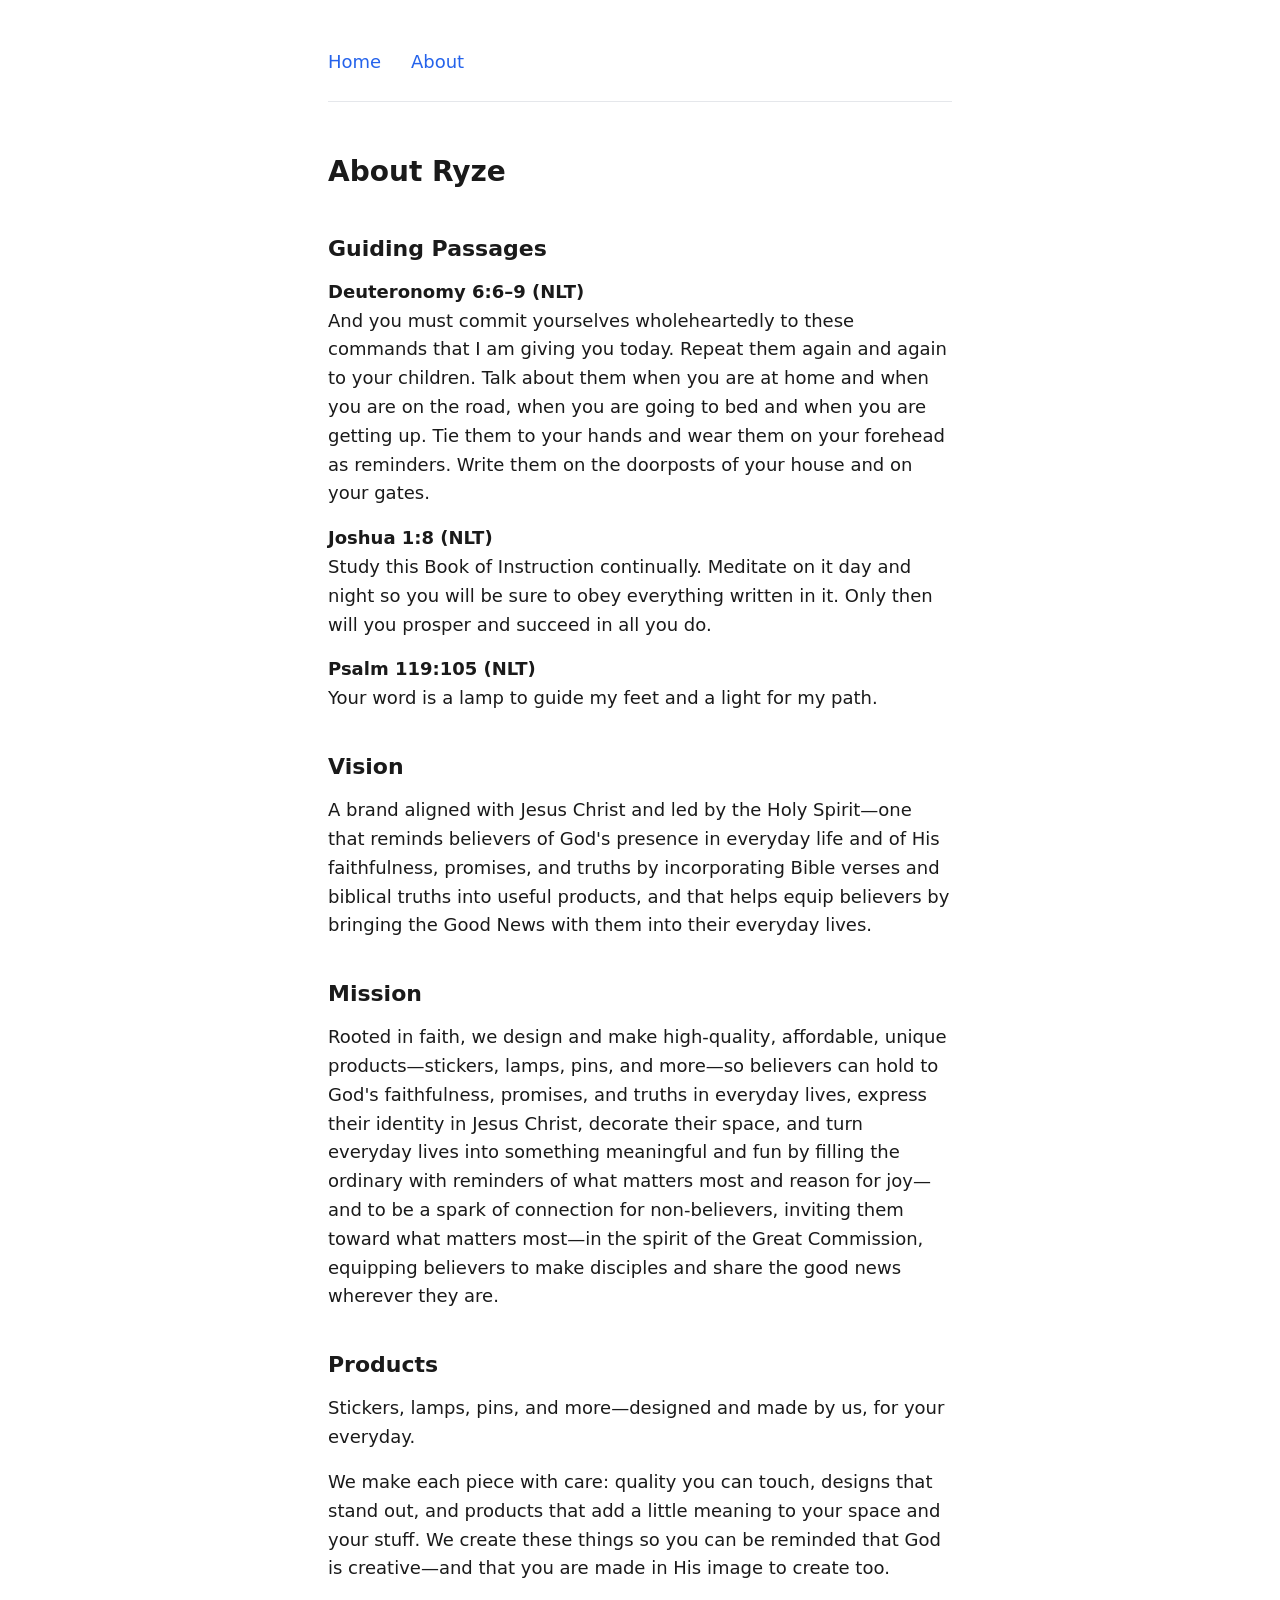
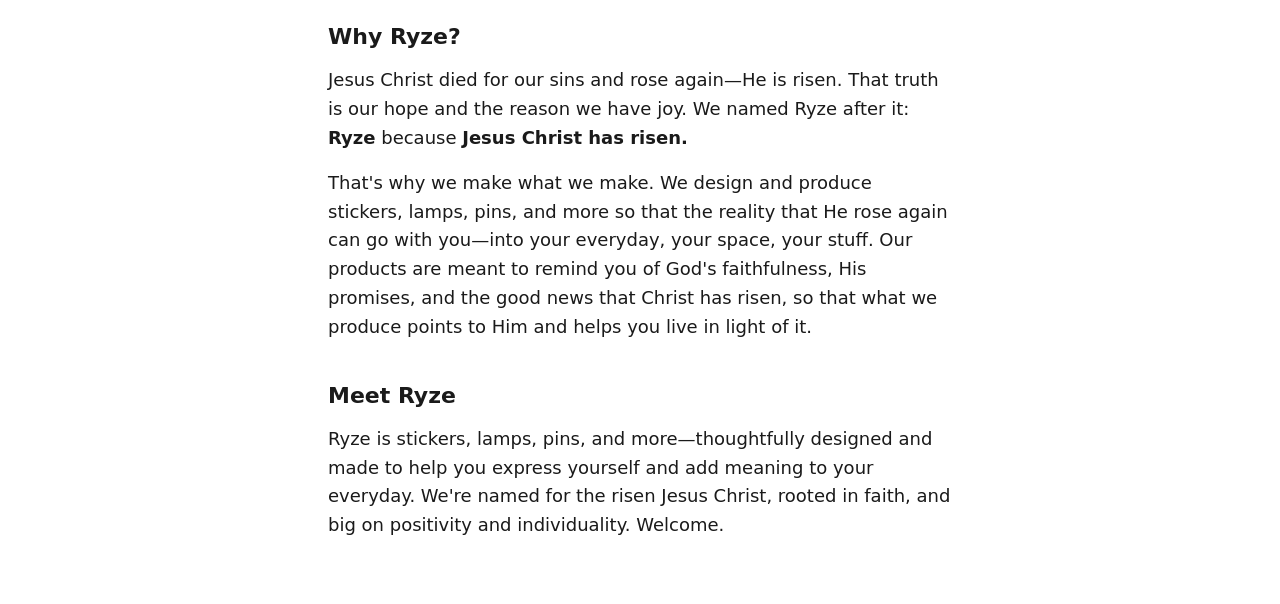
==== about.html @ 15b4d47d "Added basic site" ====
<!DOCTYPE html>
<html lang="en">
<head>
  <meta charset="UTF-8">
  <meta name="viewport" content="width=device-width, initial-scale=1.0">
  <title>About — Ryze</title>
  <link rel="stylesheet" href="styles.css">
</head>
<body>
  <main>
    <nav>
      <a href="/">Home</a>
      <a href="/about">About</a>
    </nav>

    <h1>About Ryze</h1>

    <h2>Guiding Passages</h2>

    <p><strong>Deuteronomy 6:6–9 (NLT)</strong><br>
    And you must commit yourselves wholeheartedly to these commands that I am giving you today. Repeat them again and again to your children. Talk about them when you are at home and when you are on the road, when you are going to bed and when you are getting up. Tie them to your hands and wear them on your forehead as reminders. Write them on the doorposts of your house and on your gates.</p>

    <p><strong>Joshua 1:8 (NLT)</strong><br>
    Study this Book of Instruction continually. Meditate on it day and night so you will be sure to obey everything written in it. Only then will you prosper and succeed in all you do.</p>

    <p><strong>Psalm 119:105 (NLT)</strong><br>
    Your word is a lamp to guide my feet and a light for my path.</p>

    <h2>Vision</h2>
    <p>A brand aligned with Jesus Christ and led by the Holy Spirit—one that reminds believers of God's presence in everyday life and of His faithfulness, promises, and truths by incorporating Bible verses and biblical truths into useful products, and that helps equip believers by bringing the Good News with them into their everyday lives.</p>

    <h2>Mission</h2>
    <p>Rooted in faith, we design and make high-quality, affordable, unique products—stickers, lamps, pins, and more—so believers can hold to God's faithfulness, promises, and truths in everyday lives, express their identity in Jesus Christ, decorate their space, and turn everyday lives into something meaningful and fun by filling the ordinary with reminders of what matters most and reason for joy—and to be a spark of connection for non-believers, inviting them toward what matters most—in the spirit of the Great Commission, equipping believers to make disciples and share the good news wherever they are.</p>

    <h2>Products</h2>
    <p>Stickers, lamps, pins, and more—designed and made by us, for your everyday.</p>
    <p>We make each piece with care: quality you can touch, designs that stand out, and products that add a little meaning to your space and your stuff. We create these things so you can be reminded that God is creative—and that you are made in His image to create too.</p>

    <h2>Why Ryze?</h2>
    <p>Jesus Christ died for our sins and rose again—He is risen. That truth is our hope and the reason we have joy. We named Ryze after it: <strong>Ryze</strong> because <strong>Jesus Christ has risen.</strong></p>
    <p>That's why we make what we make. We design and produce stickers, lamps, pins, and more so that the reality that He rose again can go with you—into your everyday, your space, your stuff. Our products are meant to remind you of God's faithfulness, His promises, and the good news that Christ has risen, so that what we produce points to Him and helps you live in light of it.</p>

    <h2>Meet Ryze</h2>
    <p>Ryze is stickers, lamps, pins, and more—thoughtfully designed and made to help you express yourself and add meaning to your everyday. We're named for the risen Jesus Christ, rooted in faith, and big on positivity and individuality. Welcome.</p>
  </main>
</body>
</html>
---- styles.css ----
/* Ryze — shared styles */
:root {
  --color-text: #1a1a1a;
  --color-muted: #555;
  --color-link: #2563eb;
  --color-link-hover: #1d4ed8;
  --font-sans: system-ui, -apple-system, Segoe UI, Roboto, sans-serif;
  --space: 1.5rem;
  --max-width: 42rem;
}

* {
  box-sizing: border-box;
}

body {
  margin: 0;
  font-family: var(--font-sans);
  font-size: 1.125rem;
  line-height: 1.6;
  color: var(--color-text);
  background: #fff;
}

main {
  max-width: var(--max-width);
  margin: 0 auto;
  padding: calc(var(--space) * 2) var(--space);
}

nav {
  margin-bottom: calc(var(--space) * 2);
  padding-bottom: var(--space);
  border-bottom: 1px solid #e5e7eb;
}

nav a {
  color: var(--color-link);
  text-decoration: none;
  margin-right: var(--space);
}

nav a:hover {
  color: var(--color-link-hover);
  text-decoration: underline;
}

h1 {
  font-size: 1.75rem;
  font-weight: 700;
  margin-top: 0;
  margin-bottom: var(--space);
}

h2 {
  font-size: 1.375rem;
  font-weight: 600;
  margin-top: calc(var(--space) * 1.5);
  margin-bottom: 0.75rem;
}

p {
  margin: 0 0 1rem;
}

blockquote {
  margin: 1rem 0;
  padding-left: var(--space);
  border-left: 4px solid #e5e7eb;
  color: var(--color-muted);
  font-style: italic;
}

strong {
  font-weight: 600;
}

a {
  color: var(--color-link);
}

a:hover {
  color: var(--color-link-hover);
}
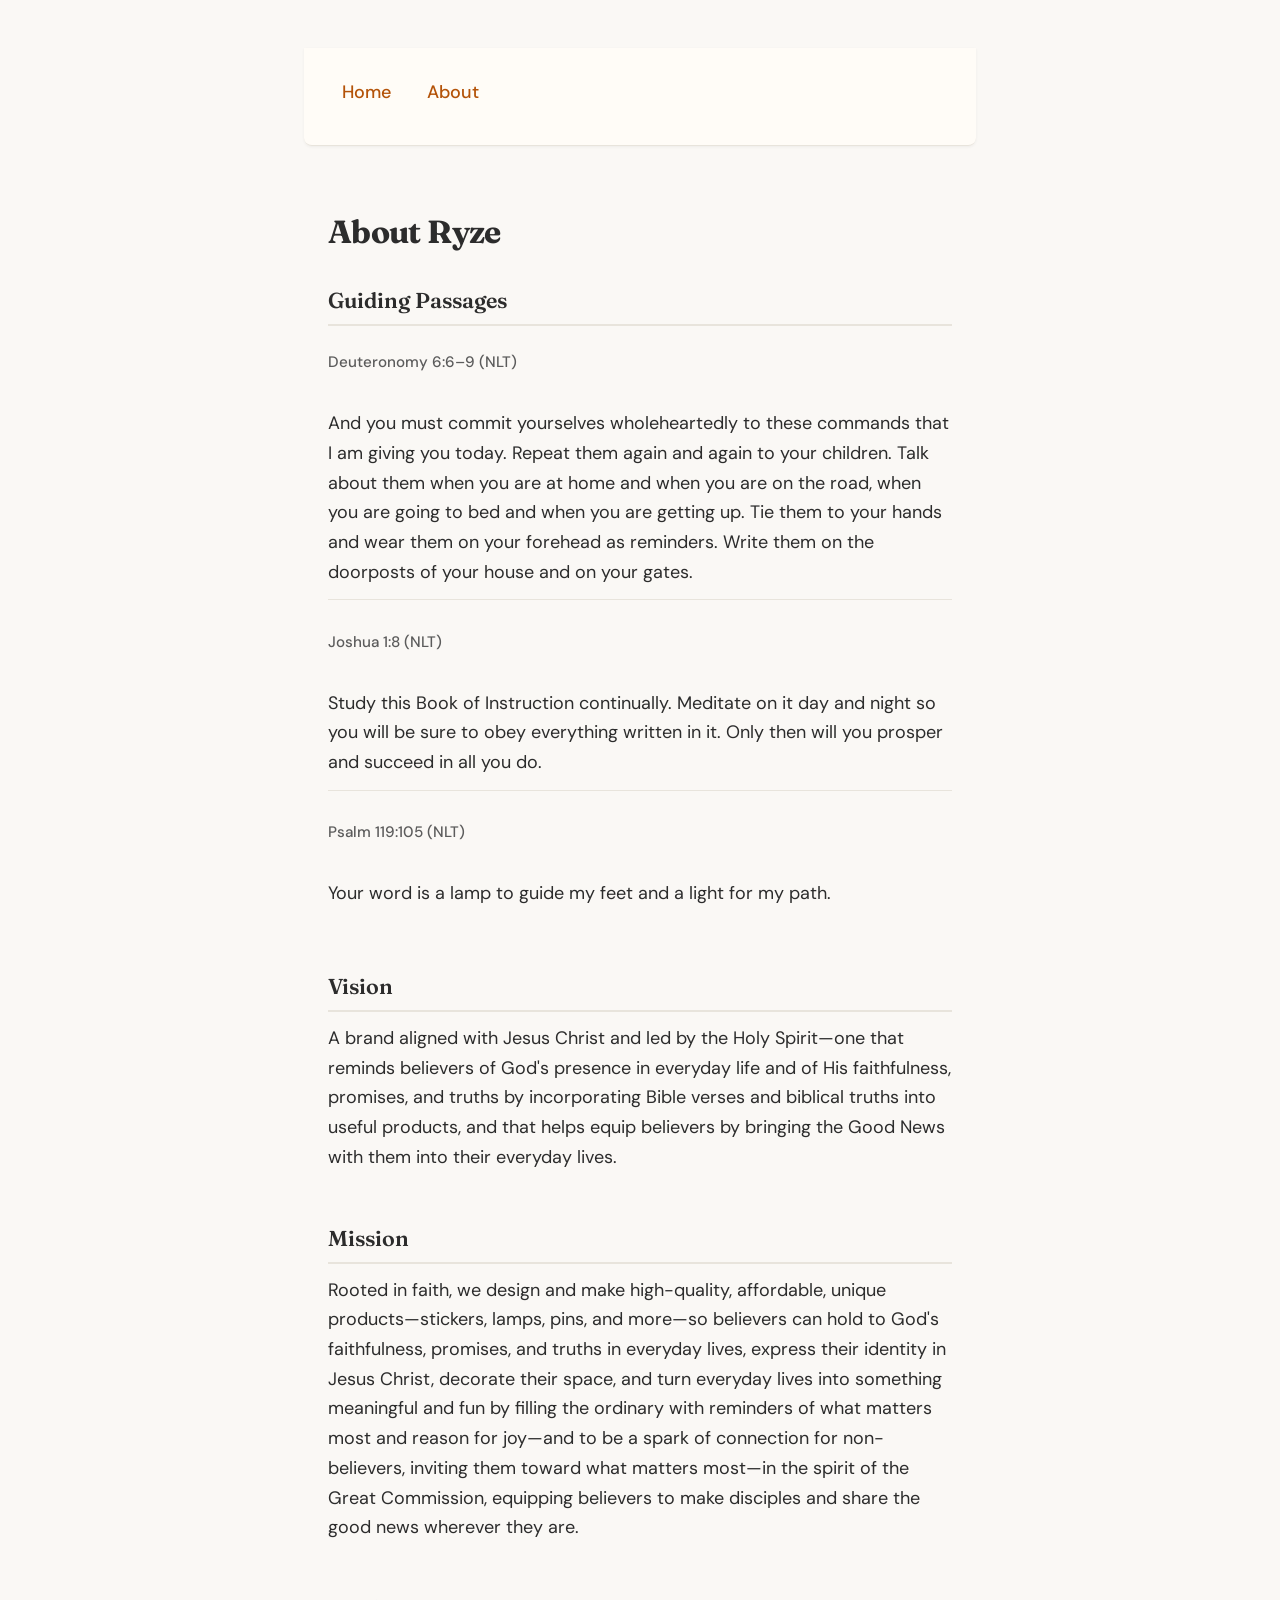
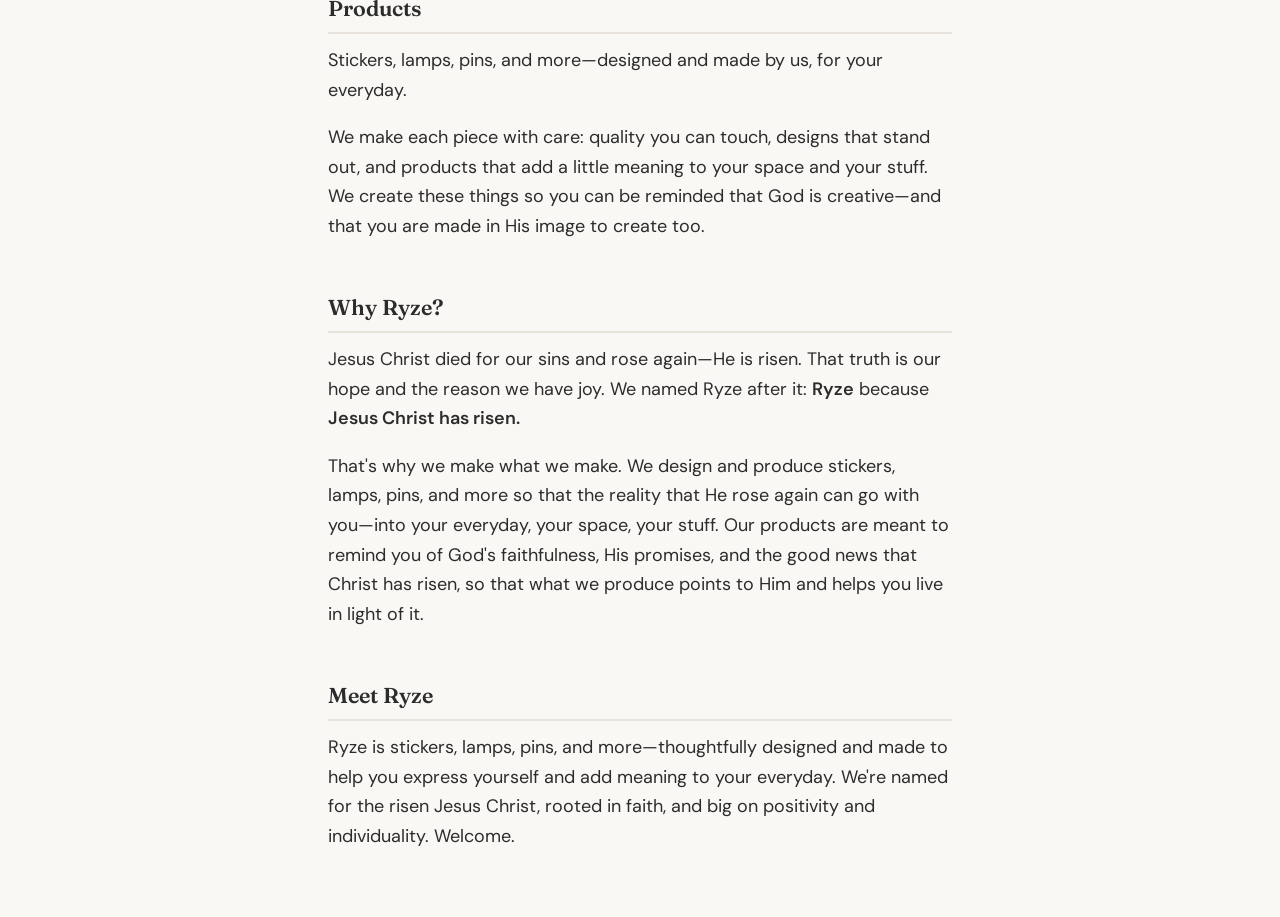
==== commit 8851f8c6: "Updated styling and intro" ====
--- a/about.html
+++ b/about.html
@@ -17,6 +17,7 @@
 
     <h2>Guiding Passages</h2>
 
+    <div class="passages">
     <p><strong>Deuteronomy 6:6–9 (NLT)</strong><br>
     And you must commit yourselves wholeheartedly to these commands that I am giving you today. Repeat them again and again to your children. Talk about them when you are at home and when you are on the road, when you are going to bed and when you are getting up. Tie them to your hands and wear them on your forehead as reminders. Write them on the doorposts of your house and on your gates.</p>
 
@@ -25,6 +26,7 @@
 
     <p><strong>Psalm 119:105 (NLT)</strong><br>
     Your word is a lamp to guide my feet and a light for my path.</p>
+    </div>
 
     <h2>Vision</h2>
     <p>A brand aligned with Jesus Christ and led by the Holy Spirit—one that reminds believers of God's presence in everyday life and of His faithfulness, promises, and truths by incorporating Bible verses and biblical truths into useful products, and that helps equip believers by bringing the Good News with them into their everyday lives.</p>
--- a/styles.css
+++ b/styles.css
@@ -1,12 +1,21 @@
 /* Ryze — shared styles */
+@import url('https://fonts.googleapis.com/css2?family=DM+Sans:ital,opsz,wght@0,9..40,400;0,9..40,500;0,9..40,600;0,9..40,700;1,9..40,400&family=Fraunces:ital,opsz,wght@0,9..144,400;0,9..144,600;0,9..144,700;1,9..144,400&display=swap');
+
 :root {
-  --color-text: #1a1a1a;
-  --color-muted: #555;
-  --color-link: #2563eb;
-  --color-link-hover: #1d4ed8;
-  --font-sans: system-ui, -apple-system, Segoe UI, Roboto, sans-serif;
+  --color-text: #2c2c2c;
+  --color-muted: #5c5c5c;
+  --color-link: #b45309;
+  --color-link-hover: #8b3d06;
+  --color-accent: #d4a853;
+  --color-bg: #faf8f5;
+  --color-bg-nav: rgba(255, 252, 248, 0.95);
+  --color-border: #e8e4dc;
+  --font-sans: 'DM Sans', system-ui, -apple-system, sans-serif;
+  --font-heading: 'Fraunces', Georgia, serif;
   --space: 1.5rem;
   --max-width: 42rem;
+  --radius: 0.5rem;
+  --shadow: 0 1px 3px rgba(44, 44, 44, 0.06);
 }
 
 * {
@@ -17,9 +26,10 @@
   margin: 0;
   font-family: var(--font-sans);
   font-size: 1.125rem;
-  line-height: 1.6;
+  line-height: 1.65;
   color: var(--color-text);
-  background: #fff;
+  background: var(--color-bg);
+  -webkit-font-smoothing: antialiased;
 }
 
 main {
@@ -28,45 +38,70 @@
   padding: calc(var(--space) * 2) var(--space);
 }
 
+/* Nav */
 nav {
-  margin-bottom: calc(var(--space) * 2);
-  padding-bottom: var(--space);
-  border-bottom: 1px solid #e5e7eb;
+  margin: 0 calc(-1 * var(--space));
+  margin-bottom: calc(var(--space) * 2.5);
+  padding: var(--space) var(--space) calc(var(--space) * 1.25);
+  background: var(--color-bg-nav);
+  border-bottom: 1px solid var(--color-border);
+  border-radius: 0 0 var(--radius) var(--radius);
+  box-shadow: var(--shadow);
 }
 
 nav a {
-  color: var(--color-link);
+  display: inline-block;
+  color: var(--color-text);
   text-decoration: none;
-  margin-right: var(--space);
+  margin-right: 0.25rem;
+  padding: 0.4rem 0.85rem;
+  border-radius: var(--radius);
+  font-weight: 500;
+  transition: background 0.15s ease, color 0.15s ease;
 }
 
 nav a:hover {
+  background: rgba(212, 168, 83, 0.15);
   color: var(--color-link-hover);
-  text-decoration: underline;
 }
 
+/* Headings */
 h1 {
-  font-size: 1.75rem;
+  font-family: var(--font-heading);
+  font-size: 2rem;
   font-weight: 700;
   margin-top: 0;
   margin-bottom: var(--space);
+  letter-spacing: -0.02em;
+  color: var(--color-text);
 }
 
 h2 {
-  font-size: 1.375rem;
+  font-family: var(--font-heading);
+  font-size: 1.35rem;
   font-weight: 600;
-  margin-top: calc(var(--space) * 1.5);
+  margin-top: calc(var(--space) * 2);
   margin-bottom: 0.75rem;
+  padding-bottom: 0.35rem;
+  border-bottom: 2px solid var(--color-border);
+  color: var(--color-text);
+}
+
+h2:first-of-type {
+  margin-top: 0;
 }
 
 p {
-  margin: 0 0 1rem;
+  margin: 0 0 1.1rem;
 }
 
+/* Scripture / blockquote */
 blockquote {
-  margin: 1rem 0;
-  padding-left: var(--space);
-  border-left: 4px solid #e5e7eb;
+  margin: 1.25rem 0;
+  padding: 1rem 1.25rem;
+  background: rgba(212, 168, 83, 0.08);
+  border-left: 4px solid var(--color-accent);
+  border-radius: 0 var(--radius) var(--radius) 0;
   color: var(--color-muted);
   font-style: italic;
 }
@@ -75,10 +110,54 @@
   font-weight: 600;
 }
 
-a {
+/* Links in content */
+main a {
   color: var(--color-link);
+  text-decoration: none;
+  border-bottom: 1px solid transparent;
+  transition: color 0.15s ease, border-color 0.15s ease;
 }
 
-a:hover {
+main a:hover {
   color: var(--color-link-hover);
+  border-bottom-color: var(--color-link-hover);
 }
+
+/* Homepage hero hint */
+.index-hero {
+  padding: calc(var(--space) * 1.5) 0;
+}
+
+.index-hero p:first-of-type {
+  font-size: 1.2rem;
+  color: var(--color-muted);
+  line-height: 1.7;
+}
+
+.index-hero .cta {
+  margin-top: calc(var(--space) * 1.5);
+  padding-top: var(--space);
+  border-top: 1px solid var(--color-border);
+}
+
+.index-hero .cta a {
+  font-weight: 500;
+}
+
+/* About: scripture passages */
+.passages p {
+  padding: 0.75rem 0;
+  border-bottom: 1px solid var(--color-border);
+}
+
+.passages p:last-of-type {
+  border-bottom: none;
+}
+
+.passages strong {
+  display: block;
+  margin-bottom: 0.25rem;
+  font-size: 0.95rem;
+  color: var(--color-muted);
+  font-weight: 500;
+}
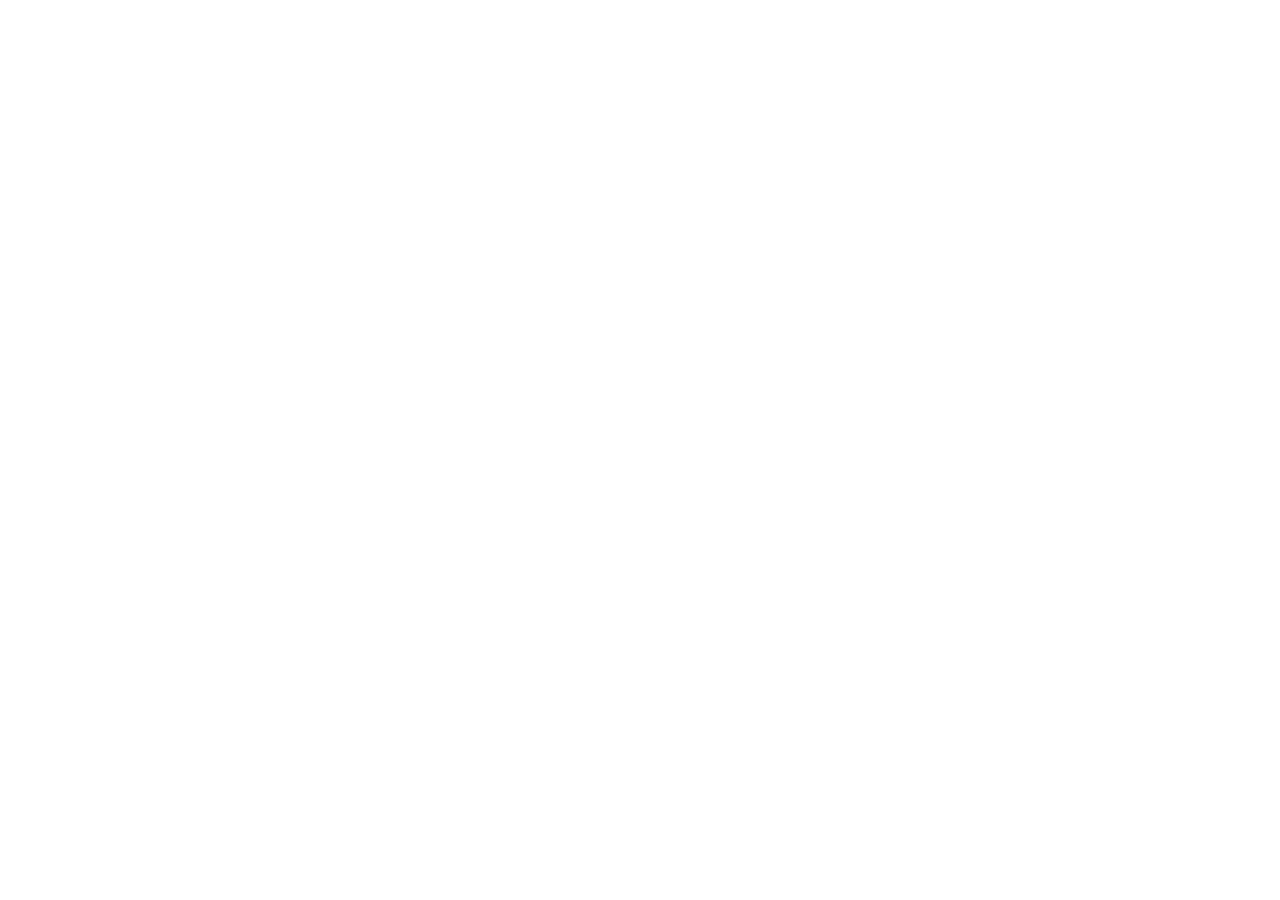
==== commit 669d7eb2: "Redirect about and index pages to new URLs with canonical links and JavaScript redirection." ====
--- a/about.html
+++ b/about.html
@@ -4,7 +4,9 @@
   <meta charset="UTF-8">
   <meta name="viewport" content="width=device-width, initial-scale=1.0">
   <title>About — Ryze</title>
-  <link rel="stylesheet" href="styles.css">
+  <meta http-equiv="refresh" content="0; url=https://www.r1sen.studio/about">
+  <link rel="canonical" href="https://www.r1sen.studio/about">
+  <script>window.location.replace("https://www.r1sen.studio/about");</script>
 </head>
 <body>
   <main>
